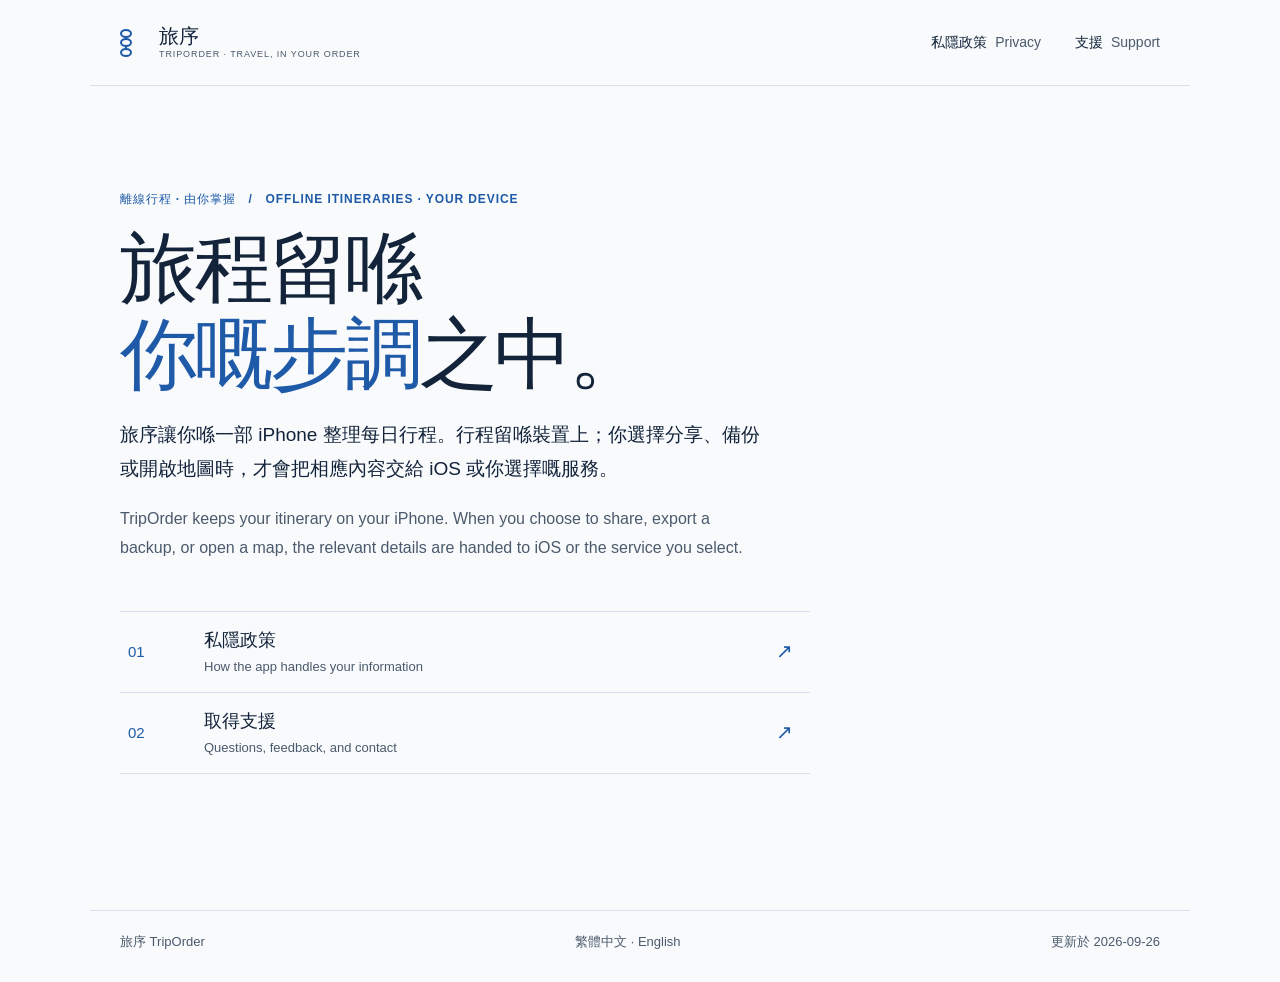
==== index.html @ 2a84ca47 "Add bilingual privacy and support site" ====
<!doctype html>
<html lang="zh-Hant">
<head>
  <meta charset="utf-8">
  <meta name="viewport" content="width=device-width, initial-scale=1">
  <meta name="color-scheme" content="light">
  <meta name="description" content="旅序 TripOrder 隱私政策與支援。TripOrder privacy policy and support.">
  <title>旅序 TripOrder｜隱私與支援 Privacy &amp; Support</title>
  <link rel="icon" type="image/svg+xml" href="favicon.svg">
  <link rel="stylesheet" href="styles.css">
</head>
<body>
  <header class="masthead">
    <a class="brand" href="index.html" aria-label="旅序 TripOrder 首頁">
      <span class="brand-mark" aria-hidden="true"><i></i><i></i><i></i></span>
      <span><strong>旅序</strong><small>TRIPORDER · TRAVEL, IN YOUR ORDER</small></span>
    </a>
    <nav aria-label="主要導覽 Main navigation">
      <a href="privacy.html">私隱政策 <span lang="en">Privacy</span></a>
      <a href="support.html">支援 <span lang="en">Support</span></a>
    </nav>
  </header>
  <main>
    <section class="hero">
      <p class="eyebrow">離線行程 · 由你掌握 &nbsp; / &nbsp; OFFLINE ITINERARIES · YOUR DEVICE</p>
      <h1>旅程留喺<br><span>你嘅步調</span>之中。</h1>
      <p class="lede">旅序讓你喺一部 iPhone 整理每日行程。行程留喺裝置上；你選擇分享、備份或開啟地圖時，才會把相應內容交給 iOS 或你選擇嘅服務。</p>
      <p class="lede english" lang="en">TripOrder keeps your itinerary on your iPhone. When you choose to share, export a backup, or open a map, the relevant details are handed to iOS or the service you select.</p>
      <div class="route-list" aria-label="內容導覽 Page guide">
        <a class="route-item" href="privacy.html"><span class="route-time">01</span><span><strong>私隱政策</strong><small lang="en">How the app handles your information</small></span><span class="arrow" aria-hidden="true">↗</span></a>
        <a class="route-item" href="support.html"><span class="route-time">02</span><span><strong>取得支援</strong><small lang="en">Questions, feedback, and contact</small></span><span class="arrow" aria-hidden="true">↗</span></a>
      </div>
    </section>
  </main>
  <footer><span>旅序 TripOrder</span><span>繁體中文 · English</span><span>更新於 2026-09-26</span></footer>
</body>
</html>
---- styles.css ----
:root {
  color-scheme: light;
  --ink: #13233a;
  --harbor: #1e5aa8;
  --wash: #e8f1ff;
  --paper: #f8fafc;
  --line: #d7e0ec;
  --coral: #9b3028;
  --muted: #4b5a6c;
  font-family: -apple-system, BlinkMacSystemFont, "Segoe UI", "PingFang TC", "Noto Sans TC", sans-serif;
  font-synthesis: none;
  text-rendering: optimizeLegibility;
}
* { box-sizing: border-box; }
body { margin: 0; background: var(--paper); color: var(--ink); font-size: 17px; line-height: 1.75; }
a { color: var(--harbor); text-underline-offset: .2em; text-decoration-thickness: .08em; }
a:hover { text-decoration-thickness: .13em; }
a:focus-visible, summary:focus-visible { outline: 3px solid var(--harbor); outline-offset: 4px; border-radius: 2px; }
.draft-banner { padding: 9px 20px; background: var(--coral); color: white; text-align: center; font-size: 13px; font-weight: 700; letter-spacing: .015em; }
.masthead { max-width: 1100px; margin: 0 auto; min-height: 86px; padding: 18px 30px; display: flex; align-items: center; justify-content: space-between; gap: 28px; border-bottom: 1px solid var(--line); }
.brand { display: flex; gap: 12px; align-items: center; color: var(--ink); text-decoration: none; }
.brand strong { display: block; font-size: 20px; line-height: 1.2; }
.brand small { display: block; color: var(--muted); font-size: 9px; letter-spacing: .1em; line-height: 1.5; }
.brand-mark { position: relative; width: 27px; height: 36px; display: flex; flex-direction: column; justify-content: space-between; padding: 4px 0; }
.brand-mark::before { content: ""; position: absolute; top: 5px; bottom: 5px; left: 5px; width: 2px; background: var(--harbor); }
.brand-mark i { position: relative; display: block; width: 12px; height: 9px; border-radius: 50%; border: 2px solid var(--harbor); background: var(--paper); }
.masthead nav { display: flex; gap: clamp(16px, 3vw, 34px); }
.masthead nav a { color: var(--ink); text-decoration: none; font-size: 14px; font-weight: 650; }
.masthead nav a span { display: inline-block; margin-left: 4px; color: var(--muted); font-weight: 400; }
.masthead nav a[aria-current] { color: var(--harbor); }
main { max-width: 1100px; margin: 0 auto; padding: 76px 30px 100px; }
.hero { max-width: 780px; padding: 15px 0 36px; }
.eyebrow { color: var(--harbor); font-weight: 750; font-size: 12px; letter-spacing: .075em; }
h1 { margin: 16px 0 20px; font-size: clamp(43px, 7vw, 78px); line-height: 1.1; letter-spacing: -.04em; }
.hero h1 span { color: var(--harbor); }
.lede { max-width: 650px; font-size: 19px; line-height: 1.8; }
.lede.english { margin-top: 12px; color: var(--muted); font-size: 16px; }
.route-list { margin-top: 48px; max-width: 690px; border-top: 1px solid var(--line); }
.route-item { min-height: 80px; display: grid; grid-template-columns: 60px 1fr 26px; gap: 16px; align-items: center; padding: 13px 8px; border-bottom: 1px solid var(--line); color: var(--ink); text-decoration: none; }
.route-time { align-self: stretch; display: flex; align-items: center; color: var(--harbor); font-size: 15px; font-variant-numeric: tabular-nums; }
.route-item strong, .route-item small { display: block; }
.route-item strong { font-size: 18px; }
.route-item small { color: var(--muted); font-size: 13px; }
.route-item .arrow { color: var(--harbor); font-size: 20px; }
.route-item:hover { background: var(--wash); }
.publisher-note { max-width: 760px; margin-top: 55px; padding: 22px 25px; border-left: 3px solid var(--coral); background: white; }
.publisher-note p:last-child { color: var(--muted); }
.document { max-width: 820px; padding-top: 44px; }
.document h1 { margin: 10px 0 0; font-size: clamp(40px, 6vw, 58px); }
.english-title { margin: 0; color: var(--muted); font-size: 22px; }
.back-link { display: inline-block; margin-bottom: 38px; font-size: 14px; }
.meta { margin: 24px 0 28px; padding-bottom: 22px; color: var(--muted); border-bottom: 1px solid var(--line); font-size: 14px; }
.attention { margin: 28px 0 38px; padding: 18px 20px; border-left: 3px solid var(--coral); background: #fff4f2; font-size: 15px; }
.bilingual-section { max-width: 760px; }
.bilingual-section h2 { margin: 44px 0 10px; font-size: 22px; letter-spacing: -.02em; }
.bilingual-section p, .bilingual-section li { max-width: 720px; }
.bilingual-section li { margin: 12px 0; padding-left: 5px; }
.bilingual-section ul { padding-left: 22px; }
.bilingual-section hr { margin: 58px 0 54px; border: 0; border-top: 2px solid var(--line); }
mark { padding: 1px 4px; background: #fff1c7; color: #392800; font-weight: 650; }
.closing-note { margin-top: 48px; padding: 17px 0; border-top: 1px solid var(--line); color: var(--muted); font-size: 14px; }
.closing-note strong { color: var(--ink); }
.support-page .bilingual-section details { margin: 12px 0; border-top: 1px solid var(--line); }
.support-page summary { min-height: 54px; padding: 12px 5px; cursor: pointer; color: var(--ink); font-weight: 650; }
.support-page details p { margin: 2px 5px 20px; color: var(--muted); }
footer { max-width: 1100px; margin: 0 auto; padding: 20px 30px 28px; display: flex; flex-wrap: wrap; justify-content: space-between; gap: 12px; border-top: 1px solid var(--line); color: var(--muted); font-size: 13px; }
footer a { text-decoration: none; }
@media (max-width: 640px) {
  body { font-size: 16px; }
  .draft-banner { font-size: 11px; line-height: 1.5; }
  .masthead { min-height: 74px; padding: 14px 18px; align-items: flex-start; }
  .brand small { max-width: 150px; font-size: 8px; }
  .masthead nav { flex-direction: column; align-items: flex-end; gap: 7px; }
  .masthead nav a { font-size: 12px; }
  .masthead nav a span { font-size: 11px; }
  main { padding: 50px 20px 68px; }
  .document { padding-top: 30px; }
  .back-link { margin-bottom: 28px; }
  .lede { font-size: 17px; }
  .route-list { margin-top: 34px; }
  .route-item { grid-template-columns: 40px 1fr 22px; gap: 10px; }
  .route-item strong { font-size: 16px; }
  .route-item small { font-size: 12px; }
  .publisher-note { margin-top: 38px; padding: 17px; }
  .attention { padding: 15px; }
  footer { padding: 18px 20px 24px; }
}
@media (prefers-reduced-motion: reduce) {
  *, *::before, *::after { scroll-behavior: auto !important; animation-duration: .01ms !important; animation-iteration-count: 1 !important; transition-duration: .01ms !important; }
}
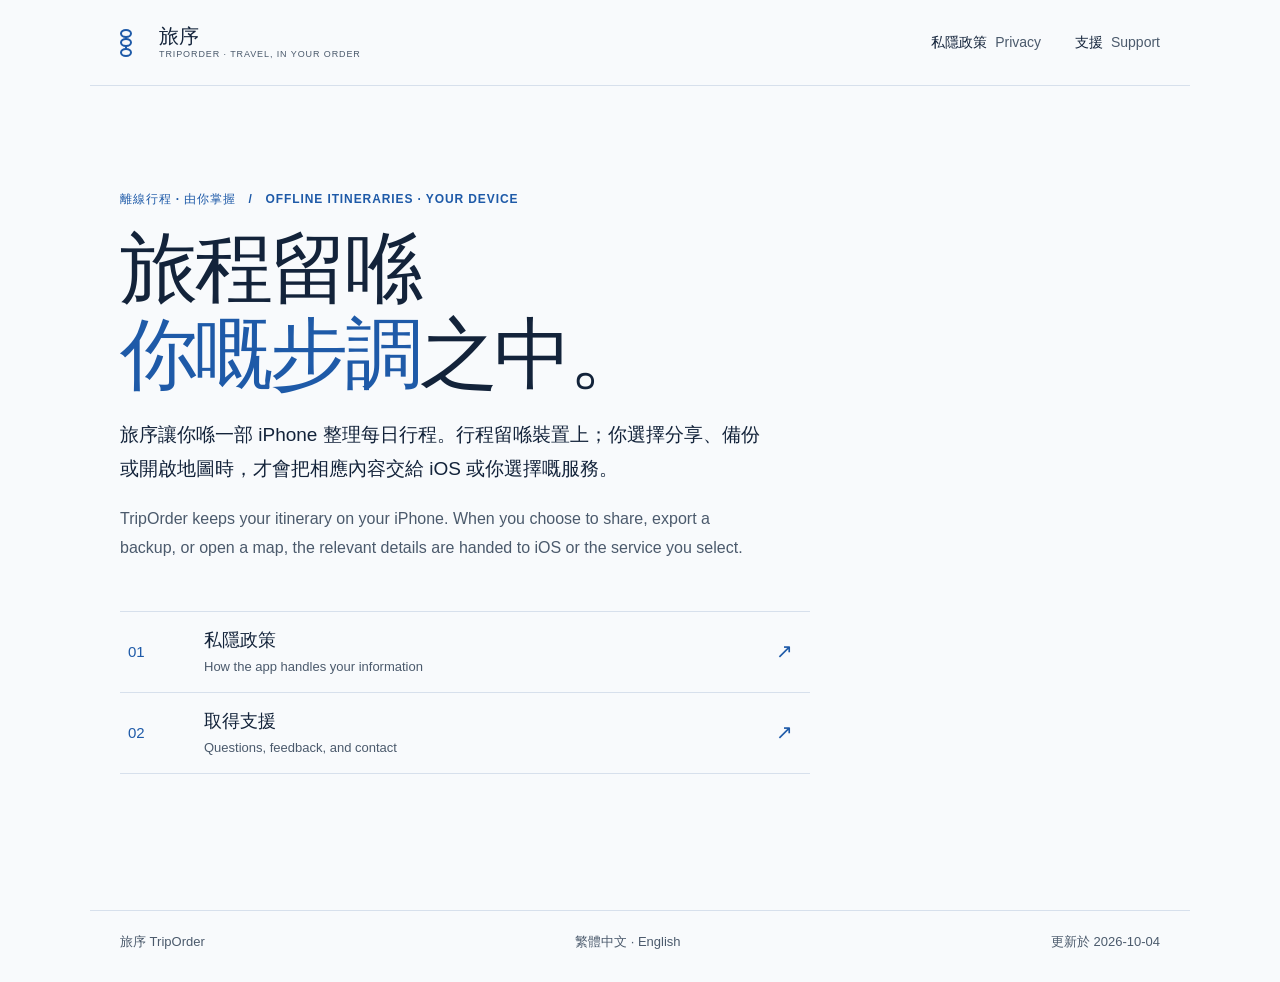
==== commit ba94b859: "Update site homepage date" ====
--- a/index.html
+++ b/index.html
@@ -32,6 +32,6 @@
       </div>
     </section>
   </main>
-  <footer><span>旅序 TripOrder</span><span>繁體中文 · English</span><span>更新於 2026-09-26</span></footer>
+  <footer><span>旅序 TripOrder</span><span>繁體中文 · English</span><span>更新於 2026-10-04</span></footer>
 </body>
 </html>
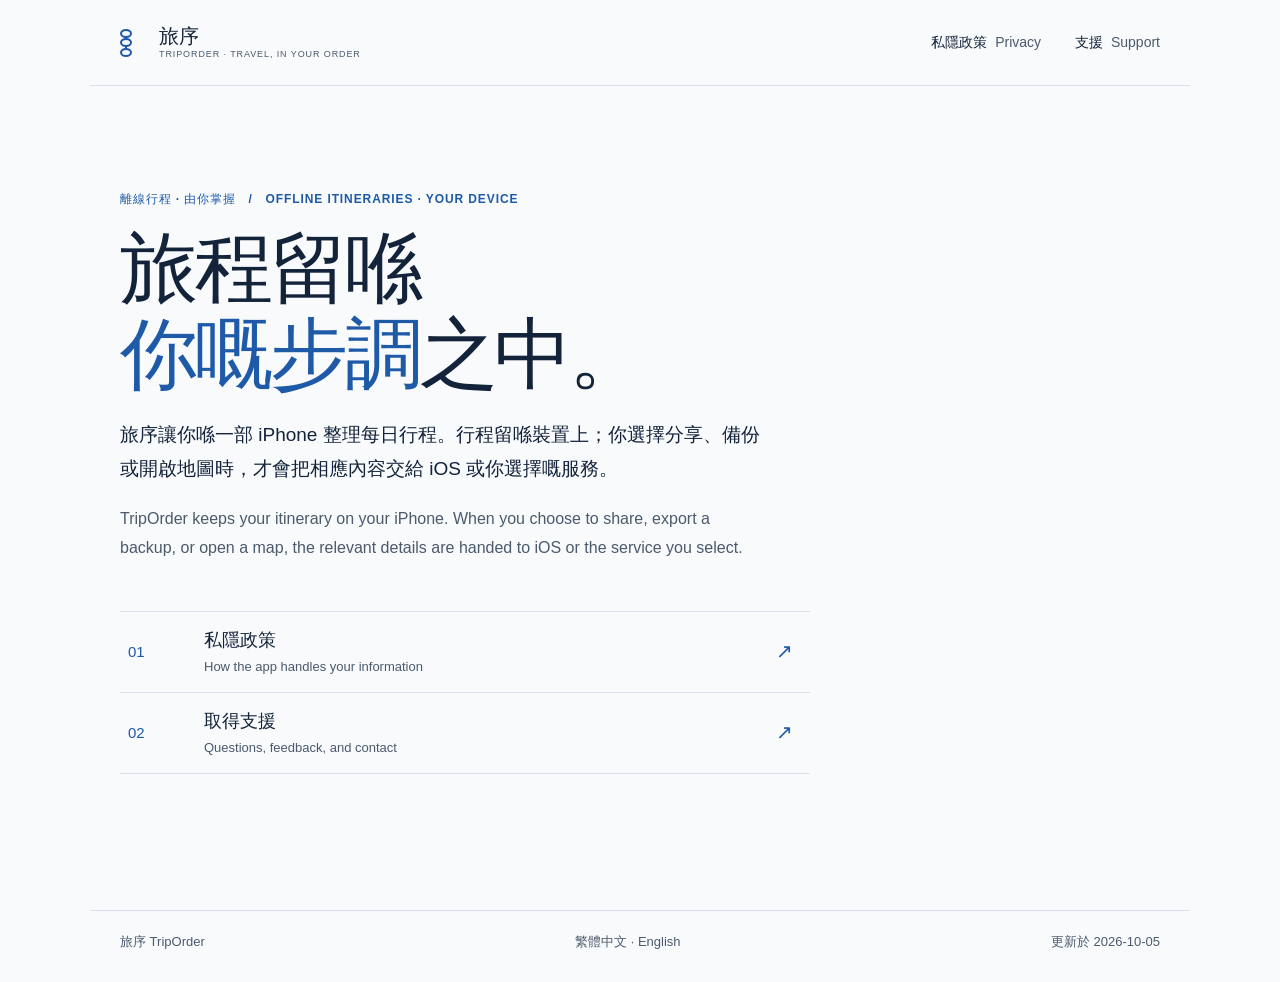
==== commit 37e517da: "T46j: mark privacy site audited for TripOrder 1.0 (8) Update version and date labels on privacy, ind" ====
--- a/index.html
+++ b/index.html
@@ -32,6 +32,6 @@
       </div>
     </section>
   </main>
-  <footer><span>旅序 TripOrder</span><span>繁體中文 · English</span><span>更新於 2026-10-04</span></footer>
+  <footer><span>旅序 TripOrder</span><span>繁體中文 · English</span><span>更新於 2026-10-05</span></footer>
 </body>
 </html>
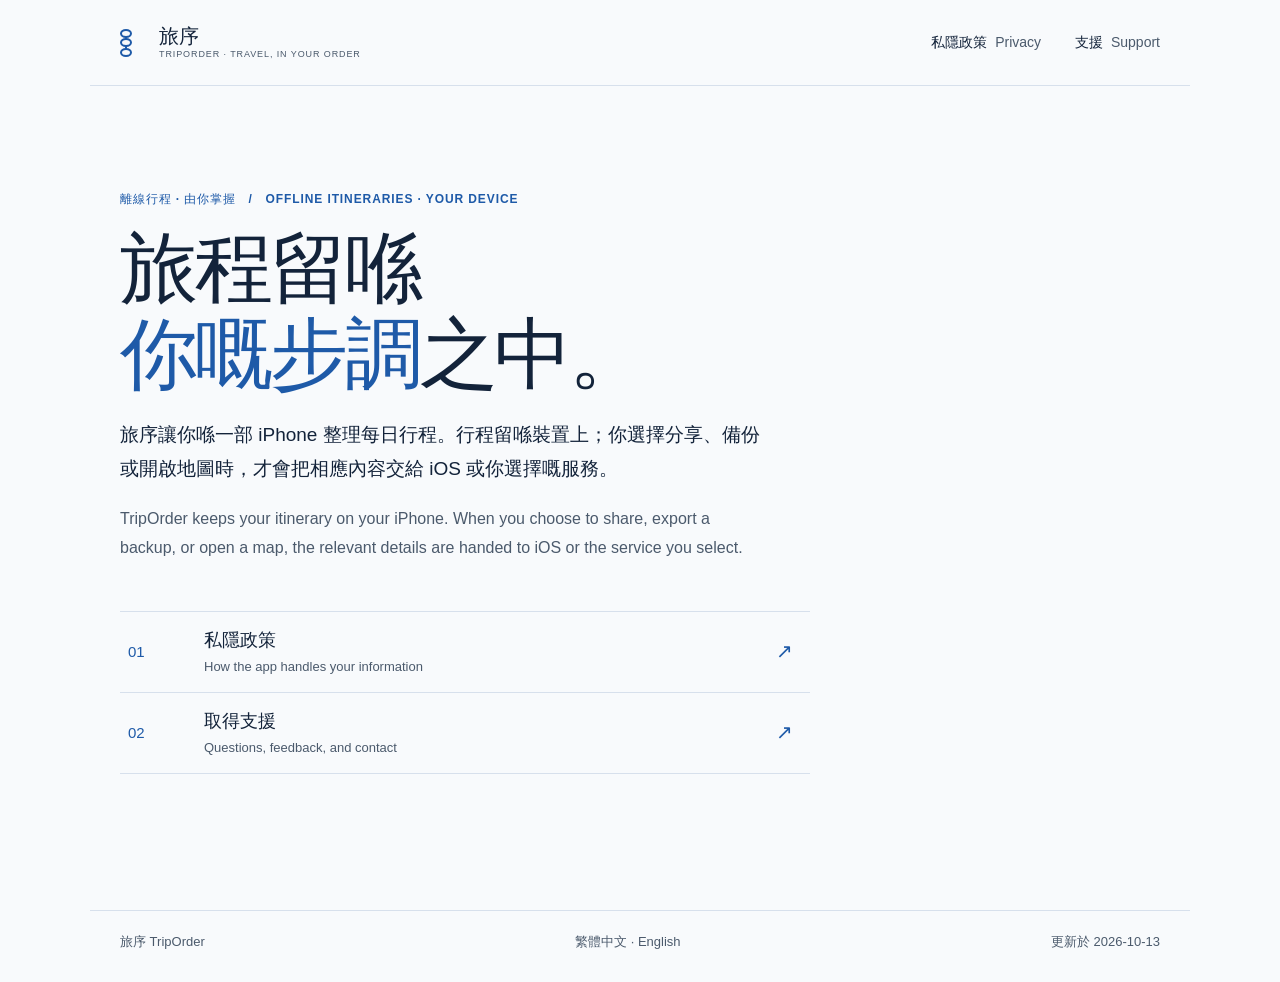
==== commit db3f32c8: "U42: update bilingual privacy and support for 1.1 (10)" ====
--- a/index.html
+++ b/index.html
@@ -32,6 +32,6 @@
       </div>
     </section>
   </main>
-  <footer><span>旅序 TripOrder</span><span>繁體中文 · English</span><span>更新於 2026-10-05</span></footer>
+  <footer><span>旅序 TripOrder</span><span>繁體中文 · English</span><span>更新於 2026-10-13</span></footer>
 </body>
 </html>
